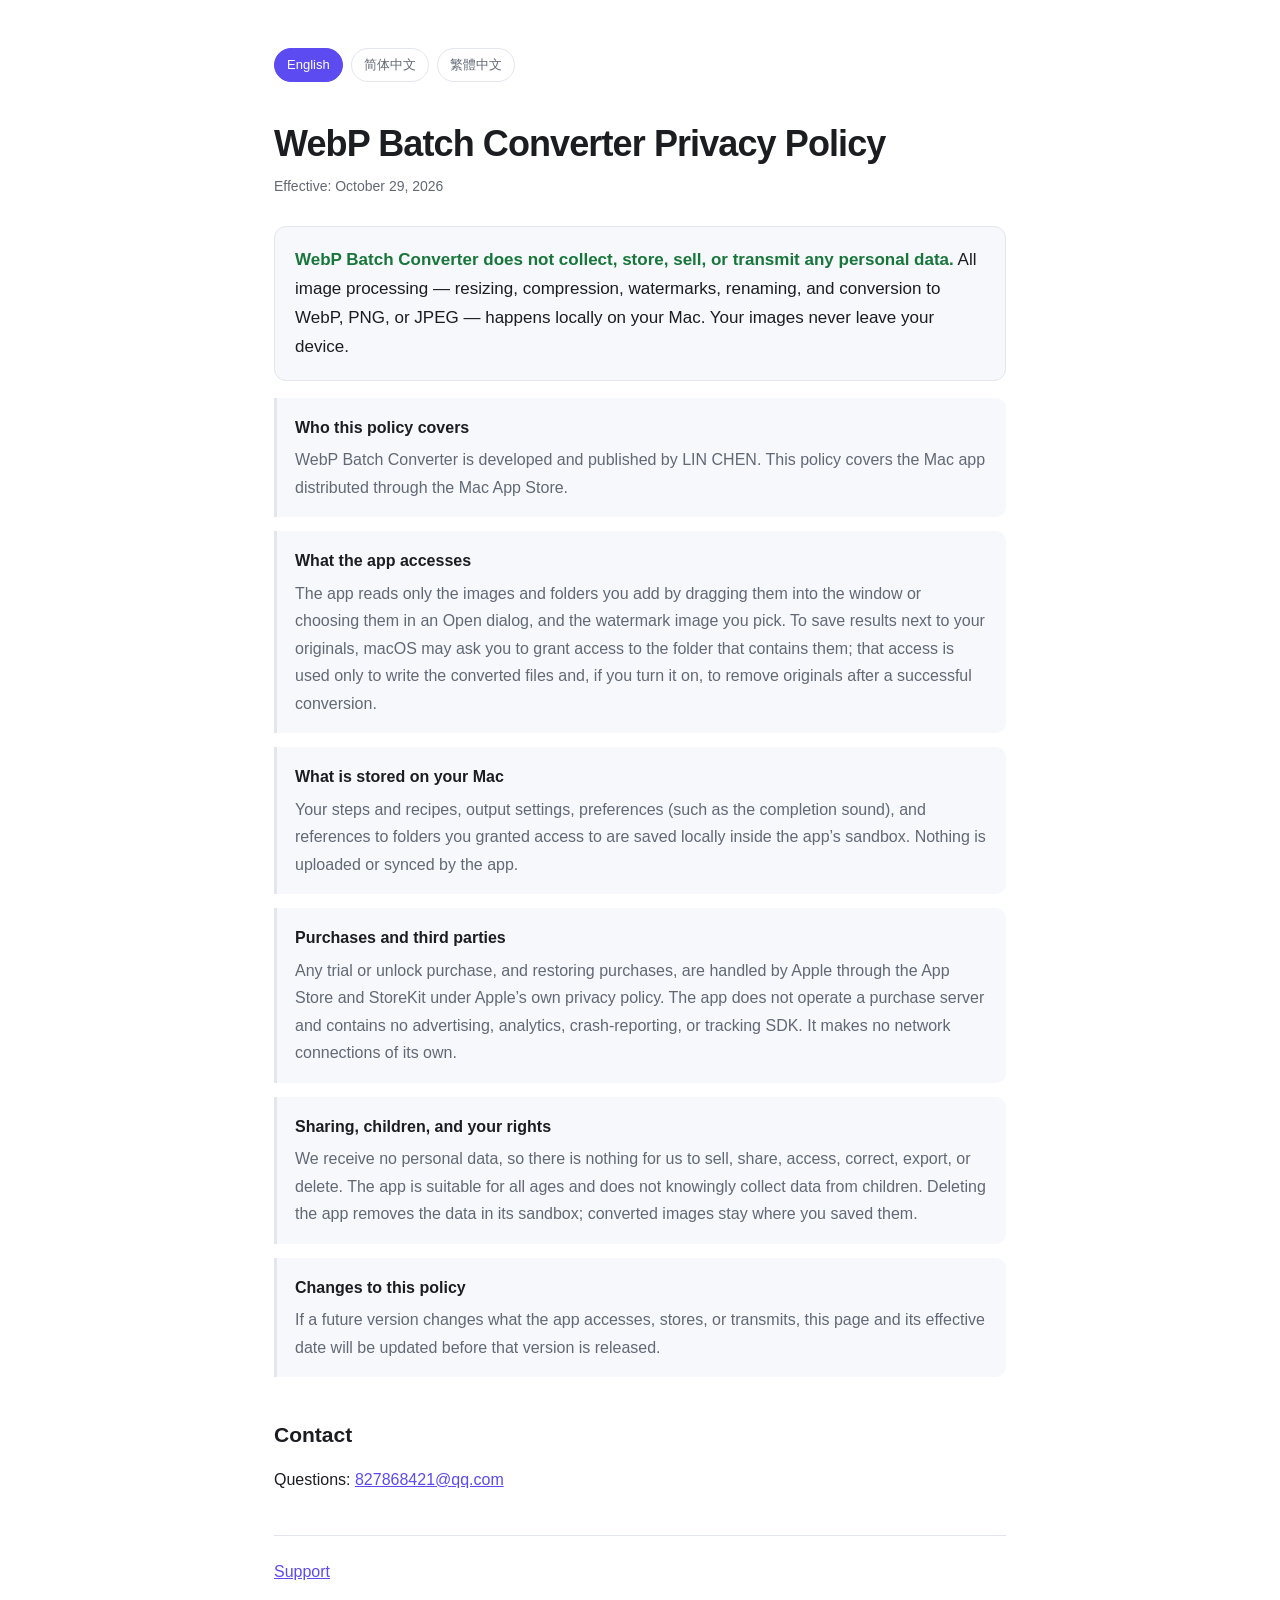
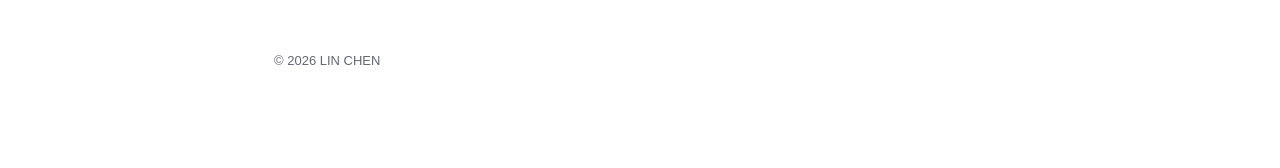
==== privacy.html @ 51b9e57a "WebP Batch Converter support and privacy policy" ====
<!doctype html>
<html lang="en">
<head>
<meta charset="utf-8">
<meta name="viewport" content="width=device-width,initial-scale=1">
<title>WebP Batch Converter Privacy Policy</title>
<meta name="description" content="WebP Batch Converter privacy policy for Mac.">
<link rel="stylesheet" href="style.css">
</head>
<body>
<div class="wrap">
<nav class="languages" aria-label="Language"><a href="#en">English</a><a href="#zh-Hans">简体中文</a><a href="#zh-Hant">繁體中文</a></nav>

<section class="locale" data-lang="en">
<h1>WebP Batch Converter Privacy Policy</h1>
<p class="meta">Effective: October 29, 2026</p>
<p class="lede"><strong>WebP Batch Converter does not collect, store, sell, or transmit any personal data.</strong> All image processing — resizing, compression, watermarks, renaming, and conversion to WebP, PNG, or JPEG — happens locally on your Mac. Your images never leave your device.</p>
<div class="detail"><h3>Who this policy covers</h3><p>WebP Batch Converter is developed and published by LIN CHEN. This policy covers the Mac app distributed through the Mac App Store.</p></div>
<div class="detail"><h3>What the app accesses</h3><p>The app reads only the images and folders you add by dragging them into the window or choosing them in an Open dialog, and the watermark image you pick. To save results next to your originals, macOS may ask you to grant access to the folder that contains them; that access is used only to write the converted files and, if you turn it on, to remove originals after a successful conversion.</p></div>
<div class="detail"><h3>What is stored on your Mac</h3><p>Your steps and recipes, output settings, preferences (such as the completion sound), and references to folders you granted access to are saved locally inside the app’s sandbox. Nothing is uploaded or synced by the app.</p></div>
<div class="detail"><h3>Purchases and third parties</h3><p>Any trial or unlock purchase, and restoring purchases, are handled by Apple through the App Store and StoreKit under Apple’s own privacy policy. The app does not operate a purchase server and contains no advertising, analytics, crash-reporting, or tracking SDK. It makes no network connections of its own.</p></div>
<div class="detail"><h3>Sharing, children, and your rights</h3><p>We receive no personal data, so there is nothing for us to sell, share, access, correct, export, or delete. The app is suitable for all ages and does not knowingly collect data from children. Deleting the app removes the data in its sandbox; converted images stay where you saved them.</p></div>
<div class="detail"><h3>Changes to this policy</h3><p>If a future version changes what the app accesses, stores, or transmits, this page and its effective date will be updated before that version is released.</p></div>
<h2>Contact</h2>
<p>Questions: <a href="mailto:827868421@qq.com">827868421@qq.com</a></p>
<p class="page-link"><a href="./#en">Support</a></p>
</section>

<section class="locale" data-lang="zh-Hans">
<h1>WebP Batch Converter 隐私政策</h1>
<p class="meta">生效日期：2026 年 10 月 29 日</p>
<p class="lede"><strong>WebP Batch Converter 不收集、存储、出售或传输任何个人数据。</strong>调整尺寸、压缩、水印、重命名以及转换为 WebP、PNG、JPEG 等全部图片处理都在你的 Mac 本地完成，图片不会离开你的设备。</p>
<div class="detail"><h3>本政策适用于什么</h3><p>WebP Batch Converter 由 LIN CHEN 开发并发布。本政策适用于通过 Mac App Store 分发的 Mac 版本。</p></div>
<div class="detail"><h3>App 会访问什么</h3><p>App 只读取你拖入窗口或在“打开”面板中选择的图片和文件夹，以及你选择的水印图片。为了把结果保存在原图旁边，macOS 可能会请你授权访问原图所在的文件夹；该权限仅用于写入转换后的文件，以及在你开启相应选项时于转换成功后删除原图。</p></div>
<div class="detail"><h3>保存在你 Mac 上的内容</h3><p>处理步骤与配方、输出设置、偏好（例如完成提示音）以及你已授权文件夹的访问凭据，都保存在 App 沙盒内的本机存储中。App 不会上传或同步任何内容。</p></div>
<div class="detail"><h3>购买与第三方</h3><p>试用、解锁购买及恢复购买均由 Apple 通过 App Store 和 StoreKit 处理，并适用 Apple 的隐私政策。App 不运营购买服务器，不包含广告、数据分析、崩溃上报或跟踪 SDK，也不会自行发起任何网络连接。</p></div>
<div class="detail"><h3>共享、儿童与个人权利</h3><p>我们不会收到任何个人数据，因此没有可出售、共享、访问、更正、导出或删除的个人资料。本 App 适合所有年龄段，也不会有意收集儿童数据。删除 App 会移除其沙盒内的数据；转换后的图片仍保留在你保存的位置。</p></div>
<div class="detail"><h3>政策变更</h3><p>如果未来版本改变了 App 访问、保存或传输信息的方式，我们会在该版本发布前更新本页面和生效日期。</p></div>
<h2>联系我们</h2>
<p>如有问题，请发送邮件至 <a href="mailto:827868421@qq.com">827868421@qq.com</a>。</p>
<p class="page-link"><a href="./#zh-Hans">技术支持</a></p>
</section>

<section class="locale" data-lang="zh-Hant">
<h1>WebP Batch Converter 隱私權政策</h1>
<p class="meta">生效日期：2026 年 10 月 29 日</p>
<p class="lede"><strong>WebP Batch Converter 不會收集、儲存、出售或傳輸任何個人資料。</strong>調整尺寸、壓縮、浮水印、重新命名以及轉換為 WebP、PNG、JPEG 等所有圖片處理都在你的 Mac 本機完成，圖片不會離開你的裝置。</p>
<div class="detail"><h3>本政策適用範圍</h3><p>WebP Batch Converter 由 LIN CHEN 開發並發布。本政策適用於透過 Mac App Store 發行的 Mac 版本。</p></div>
<div class="detail"><h3>App 會存取什麼</h3><p>App 只會讀取你拖入視窗或在「開啟」面板中選擇的圖片和資料夾，以及你選擇的浮水印圖片。為了把結果儲存在原圖旁邊，macOS 可能會請你授權存取原圖所在的資料夾；該權限僅用於寫入轉換後的檔案，以及在你開啟相應選項時於轉換成功後刪除原圖。</p></div>
<div class="detail"><h3>儲存在你 Mac 上的內容</h3><p>處理步驟與配方、輸出設定、偏好（例如完成提示音）以及你已授權資料夾的存取憑證，都儲存在 App 沙盒內的本機空間。App 不會上傳或同步任何內容。</p></div>
<div class="detail"><h3>購買與第三方</h3><p>試用、解鎖購買及回復購買均由 Apple 透過 App Store 與 StoreKit 處理，並適用 Apple 的隱私權政策。App 不營運購買伺服器，不包含廣告、分析、當機回報或追蹤 SDK，也不會自行發起任何網路連線。</p></div>
<div class="detail"><h3>分享、兒童與個人權利</h3><p>我們不會收到任何個人資料，因此沒有可出售、分享、存取、更正、匯出或刪除的個人資料。本 App 適合所有年齡層，也不會刻意收集兒童資料。刪除 App 會移除其沙盒內的資料；轉換後的圖片仍保留在你儲存的位置。</p></div>
<div class="detail"><h3>政策變更</h3><p>若未來版本改變 App 存取、儲存或傳輸資訊的方式，我們會在該版本發布前更新本頁與生效日期。</p></div>
<h2>聯絡我們</h2>
<p>如有問題，請寄信至 <a href="mailto:827868421@qq.com">827868421@qq.com</a>。</p>
<p class="page-link"><a href="./#zh-Hant">技術支援</a></p>
</section>

<footer>© 2026 LIN CHEN</footer>
</div>
<script src="language.js"></script>
</body>
</html>
---- style.css ----
:root{color-scheme:light dark;--bg:#fff;--fg:#1c1d21;--muted:#626975;--line:#e3e6ec;--card:#f6f8fb;--accent:#5b4bf0;--good:#18763b}
@media(prefers-color-scheme:dark){:root{--bg:#0f1116;--fg:#eceef3;--muted:#9ba3b1;--line:#292d37;--card:#171a21;--accent:#9d8cff;--good:#58cc7a}}
*{box-sizing:border-box}
body{margin:0;background:var(--bg);color:var(--fg);font:16px/1.72 -apple-system,BlinkMacSystemFont,"Segoe UI","PingFang SC","Hiragino Sans GB",sans-serif;-webkit-font-smoothing:antialiased}
.wrap{max-width:780px;margin:0 auto;padding:48px 24px 96px}
.languages{display:flex;flex-wrap:wrap;gap:8px;margin:0 0 40px}
.languages a{padding:5px 12px;border:1px solid var(--line);border-radius:999px;color:var(--muted);font-size:13px;text-decoration:none}
.languages a[aria-current="true"]{color:#fff;background:var(--accent);border-color:var(--accent)}
.locale{display:none}.locale.active{display:block}
.brand{display:flex;align-items:center;gap:14px;margin-bottom:8px}.brand img{width:64px;height:64px}
h1{margin:0 0 8px;font-size:36px;line-height:1.2;letter-spacing:-.025em}
h2{margin:44px 0 9px;font-size:21px;line-height:1.35}
.meta{margin:0 0 28px;color:var(--muted);font-size:14px}
.lede{padding:18px 20px;border:1px solid var(--line);border-radius:12px;background:var(--card);font-size:17px}
.lede strong{color:var(--good)}
.detail{margin:14px 0;padding:16px 18px;border-left:3px solid var(--line);background:var(--card);border-radius:0 10px 10px 0}
.detail h3{margin:0 0 5px;font-size:16px}.detail p{margin:0;color:var(--muted)}
ol,ul{padding-left:1.3em}li{margin:4px 0}
a{color:var(--accent)}
.page-link{margin-top:42px;padding-top:22px;border-top:1px solid var(--line)}
footer{margin-top:64px;color:var(--muted);font-size:13px}
@media(max-width:520px){.wrap{padding:28px 18px 64px}h1{font-size:32px}h2{margin-top:38px}}
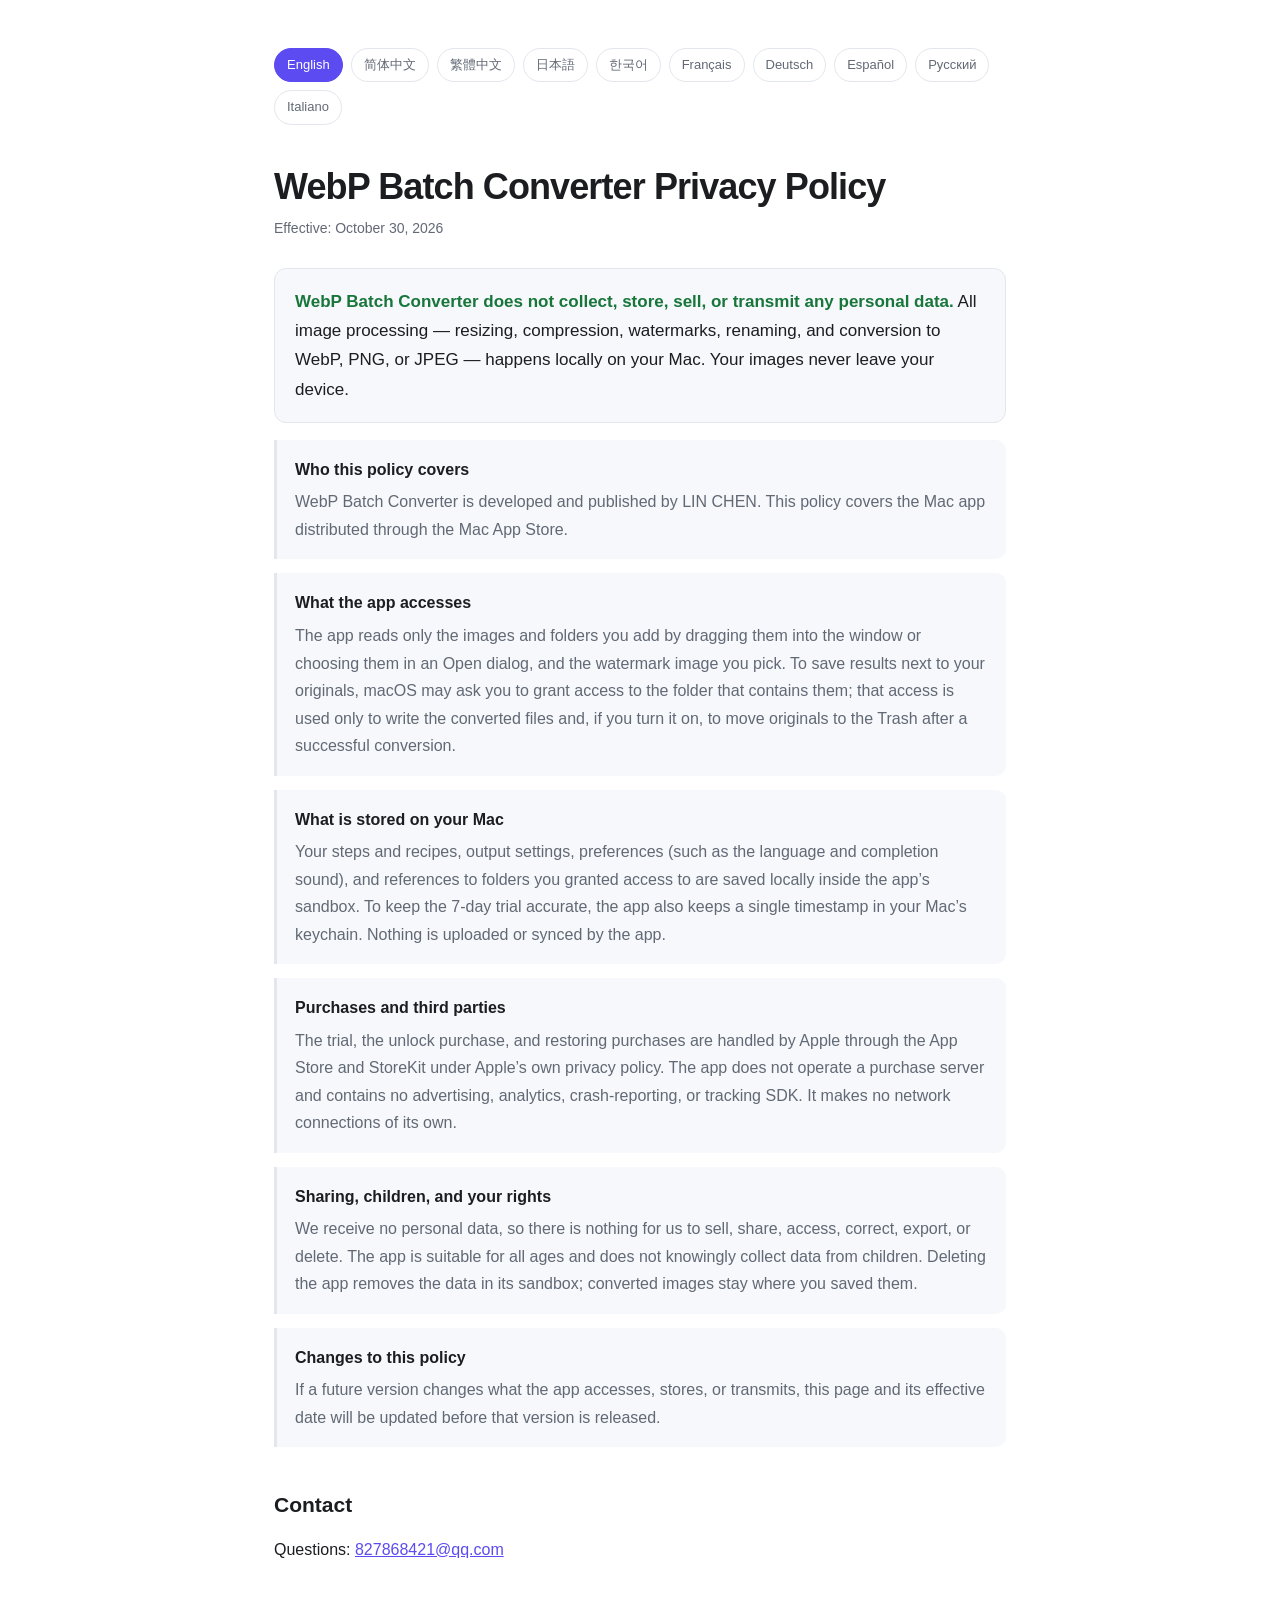
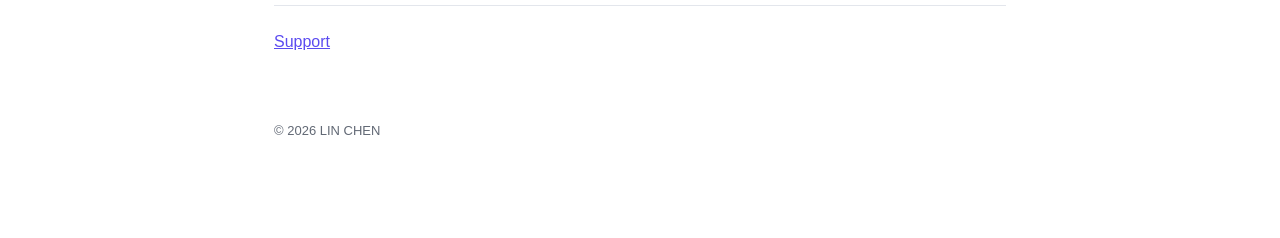
==== commit a8203a10: "Support and privacy pages in all 10 app languages Adds Japanese, Korean, French, German, Spanish, Ru" ====
--- a/privacy.html
+++ b/privacy.html
@@ -4,21 +4,20 @@
 <meta charset="utf-8">
 <meta name="viewport" content="width=device-width,initial-scale=1">
 <title>WebP Batch Converter Privacy Policy</title>
-<meta name="description" content="WebP Batch Converter privacy policy for Mac.">
+<meta name="description" content="Privacy policy for WebP Batch Converter for Mac.">
 <link rel="stylesheet" href="style.css">
 </head>
 <body>
 <div class="wrap">
-<nav class="languages" aria-label="Language"><a href="#en">English</a><a href="#zh-Hans">简体中文</a><a href="#zh-Hant">繁體中文</a></nav>
-
-<section class="locale" data-lang="en">
+<nav class="languages" aria-label="Language"><a href="#en">English</a><a href="#zh-Hans">简体中文</a><a href="#zh-Hant">繁體中文</a><a href="#ja">日本語</a><a href="#ko">한국어</a><a href="#fr">Français</a><a href="#de">Deutsch</a><a href="#es">Español</a><a href="#ru">Русский</a><a href="#it">Italiano</a></nav>
+<section class="locale" data-lang="en" lang="en">
 <h1>WebP Batch Converter Privacy Policy</h1>
-<p class="meta">Effective: October 29, 2026</p>
+<p class="meta">Effective: October 30, 2026</p>
 <p class="lede"><strong>WebP Batch Converter does not collect, store, sell, or transmit any personal data.</strong> All image processing — resizing, compression, watermarks, renaming, and conversion to WebP, PNG, or JPEG — happens locally on your Mac. Your images never leave your device.</p>
 <div class="detail"><h3>Who this policy covers</h3><p>WebP Batch Converter is developed and published by LIN CHEN. This policy covers the Mac app distributed through the Mac App Store.</p></div>
-<div class="detail"><h3>What the app accesses</h3><p>The app reads only the images and folders you add by dragging them into the window or choosing them in an Open dialog, and the watermark image you pick. To save results next to your originals, macOS may ask you to grant access to the folder that contains them; that access is used only to write the converted files and, if you turn it on, to remove originals after a successful conversion.</p></div>
-<div class="detail"><h3>What is stored on your Mac</h3><p>Your steps and recipes, output settings, preferences (such as the completion sound), and references to folders you granted access to are saved locally inside the app’s sandbox. Nothing is uploaded or synced by the app.</p></div>
-<div class="detail"><h3>Purchases and third parties</h3><p>Any trial or unlock purchase, and restoring purchases, are handled by Apple through the App Store and StoreKit under Apple’s own privacy policy. The app does not operate a purchase server and contains no advertising, analytics, crash-reporting, or tracking SDK. It makes no network connections of its own.</p></div>
+<div class="detail"><h3>What the app accesses</h3><p>The app reads only the images and folders you add by dragging them into the window or choosing them in an Open dialog, and the watermark image you pick. To save results next to your originals, macOS may ask you to grant access to the folder that contains them; that access is used only to write the converted files and, if you turn it on, to move originals to the Trash after a successful conversion.</p></div>
+<div class="detail"><h3>What is stored on your Mac</h3><p>Your steps and recipes, output settings, preferences (such as the language and completion sound), and references to folders you granted access to are saved locally inside the app’s sandbox. To keep the 7-day trial accurate, the app also keeps a single timestamp in your Mac’s keychain. Nothing is uploaded or synced by the app.</p></div>
+<div class="detail"><h3>Purchases and third parties</h3><p>The trial, the unlock purchase, and restoring purchases are handled by Apple through the App Store and StoreKit under Apple’s own privacy policy. The app does not operate a purchase server and contains no advertising, analytics, crash-reporting, or tracking SDK. It makes no network connections of its own.</p></div>
 <div class="detail"><h3>Sharing, children, and your rights</h3><p>We receive no personal data, so there is nothing for us to sell, share, access, correct, export, or delete. The app is suitable for all ages and does not knowingly collect data from children. Deleting the app removes the data in its sandbox; converted images stay where you saved them.</p></div>
 <div class="detail"><h3>Changes to this policy</h3><p>If a future version changes what the app accesses, stores, or transmits, this page and its effective date will be updated before that version is released.</p></div>
 <h2>Contact</h2>
@@ -26,36 +25,140 @@
 <p class="page-link"><a href="./#en">Support</a></p>
 </section>
 
-<section class="locale" data-lang="zh-Hans">
+<section class="locale" data-lang="zh-Hans" lang="zh-Hans">
 <h1>WebP Batch Converter 隐私政策</h1>
-<p class="meta">生效日期：2026 年 10 月 29 日</p>
-<p class="lede"><strong>WebP Batch Converter 不收集、存储、出售或传输任何个人数据。</strong>调整尺寸、压缩、水印、重命名以及转换为 WebP、PNG、JPEG 等全部图片处理都在你的 Mac 本地完成，图片不会离开你的设备。</p>
-<div class="detail"><h3>本政策适用于什么</h3><p>WebP Batch Converter 由 LIN CHEN 开发并发布。本政策适用于通过 Mac App Store 分发的 Mac 版本。</p></div>
-<div class="detail"><h3>App 会访问什么</h3><p>App 只读取你拖入窗口或在“打开”面板中选择的图片和文件夹，以及你选择的水印图片。为了把结果保存在原图旁边，macOS 可能会请你授权访问原图所在的文件夹；该权限仅用于写入转换后的文件，以及在你开启相应选项时于转换成功后删除原图。</p></div>
-<div class="detail"><h3>保存在你 Mac 上的内容</h3><p>处理步骤与配方、输出设置、偏好（例如完成提示音）以及你已授权文件夹的访问凭据，都保存在 App 沙盒内的本机存储中。App 不会上传或同步任何内容。</p></div>
-<div class="detail"><h3>购买与第三方</h3><p>试用、解锁购买及恢复购买均由 Apple 通过 App Store 和 StoreKit 处理，并适用 Apple 的隐私政策。App 不运营购买服务器，不包含广告、数据分析、崩溃上报或跟踪 SDK，也不会自行发起任何网络连接。</p></div>
-<div class="detail"><h3>共享、儿童与个人权利</h3><p>我们不会收到任何个人数据，因此没有可出售、共享、访问、更正、导出或删除的个人资料。本 App 适合所有年龄段，也不会有意收集儿童数据。删除 App 会移除其沙盒内的数据；转换后的图片仍保留在你保存的位置。</p></div>
-<div class="detail"><h3>政策变更</h3><p>如果未来版本改变了 App 访问、保存或传输信息的方式，我们会在该版本发布前更新本页面和生效日期。</p></div>
+<p class="meta">生效日期：2026 年 10 月 30 日</p>
+<p class="lede"><strong>WebP Batch Converter 不收集、存储、出售或传输任何个人数据。</strong> 所有图片处理——调整尺寸、压缩、水印、重命名，以及转换为 WebP、PNG 或 JPEG——都在你的 Mac 本地完成。你的图片不会离开你的设备。</p>
+<div class="detail"><h3>适用范围</h3><p>WebP Batch Converter 由 LIN CHEN 开发和发布。本政策适用于通过 Mac App Store 分发的 Mac App。</p></div>
+<div class="detail"><h3>App 会访问什么</h3><p>App 只读取你拖进窗口或在打开面板中选择的图片和文件夹，以及你选择的水印图片。为了把结果保存在原图旁边，macOS 可能会请你授权原图所在的文件夹；该权限只用于写入转换后的文件，以及在你开启相应选项时，于转换成功后把原图移到废纸篓。</p></div>
+<div class="detail"><h3>在你的 Mac 上保存什么</h3><p>你的步骤和配方、输出设置、偏好设置（如语言和完成提示音），以及你授权过的文件夹的引用，都保存在 App 的沙盒内。为准确计算 7 天试用期，App 还会在 Mac 的钥匙串中保存一个时间戳。App 不会上传或同步任何内容。</p></div>
+<div class="detail"><h3>购买与第三方</h3><p>试用、解锁购买和恢复购买均由 Apple 通过 App Store 和 StoreKit 处理，适用 Apple 自己的隐私政策。App 不运营购买服务器，不包含任何广告、统计分析、崩溃报告或追踪 SDK，也不会自行发起任何网络连接。</p></div>
+<div class="detail"><h3>共享、儿童与你的权利</h3><p>我们不接收任何个人数据，因此没有可出售、共享、访问、更正、导出或删除的数据。App 适合所有年龄段，不会有意收集儿童的数据。删除 App 会移除其沙盒中的数据；转换后的图片会保留在你保存的位置。</p></div>
+<div class="detail"><h3>政策变更</h3><p>如果未来版本改变了 App 访问、存储或传输的内容，我们会在该版本发布前更新本页面及生效日期。</p></div>
 <h2>联系我们</h2>
-<p>如有问题，请发送邮件至 <a href="mailto:827868421@qq.com">827868421@qq.com</a>。</p>
+<p>如有疑问：<a href="mailto:827868421@qq.com">827868421@qq.com</a></p>
 <p class="page-link"><a href="./#zh-Hans">技术支持</a></p>
 </section>
 
-<section class="locale" data-lang="zh-Hant">
+<section class="locale" data-lang="zh-Hant" lang="zh-Hant">
 <h1>WebP Batch Converter 隱私權政策</h1>
-<p class="meta">生效日期：2026 年 10 月 29 日</p>
-<p class="lede"><strong>WebP Batch Converter 不會收集、儲存、出售或傳輸任何個人資料。</strong>調整尺寸、壓縮、浮水印、重新命名以及轉換為 WebP、PNG、JPEG 等所有圖片處理都在你的 Mac 本機完成，圖片不會離開你的裝置。</p>
-<div class="detail"><h3>本政策適用範圍</h3><p>WebP Batch Converter 由 LIN CHEN 開發並發布。本政策適用於透過 Mac App Store 發行的 Mac 版本。</p></div>
-<div class="detail"><h3>App 會存取什麼</h3><p>App 只會讀取你拖入視窗或在「開啟」面板中選擇的圖片和資料夾，以及你選擇的浮水印圖片。為了把結果儲存在原圖旁邊，macOS 可能會請你授權存取原圖所在的資料夾；該權限僅用於寫入轉換後的檔案，以及在你開啟相應選項時於轉換成功後刪除原圖。</p></div>
-<div class="detail"><h3>儲存在你 Mac 上的內容</h3><p>處理步驟與配方、輸出設定、偏好（例如完成提示音）以及你已授權資料夾的存取憑證，都儲存在 App 沙盒內的本機空間。App 不會上傳或同步任何內容。</p></div>
-<div class="detail"><h3>購買與第三方</h3><p>試用、解鎖購買及回復購買均由 Apple 透過 App Store 與 StoreKit 處理，並適用 Apple 的隱私權政策。App 不營運購買伺服器，不包含廣告、分析、當機回報或追蹤 SDK，也不會自行發起任何網路連線。</p></div>
-<div class="detail"><h3>分享、兒童與個人權利</h3><p>我們不會收到任何個人資料，因此沒有可出售、分享、存取、更正、匯出或刪除的個人資料。本 App 適合所有年齡層，也不會刻意收集兒童資料。刪除 App 會移除其沙盒內的資料；轉換後的圖片仍保留在你儲存的位置。</p></div>
-<div class="detail"><h3>政策變更</h3><p>若未來版本改變 App 存取、儲存或傳輸資訊的方式，我們會在該版本發布前更新本頁與生效日期。</p></div>
+<p class="meta">生效日期：2026 年 10 月 30 日</p>
+<p class="lede"><strong>WebP Batch Converter 不蒐集、儲存、出售或傳輸任何個人資料。</strong> 所有圖片處理——調整尺寸、壓縮、浮水印、重新命名，以及轉換為 WebP、PNG 或 JPEG——都在你的 Mac 本機完成。你的圖片不會離開你的裝置。</p>
+<div class="detail"><h3>適用範圍</h3><p>WebP Batch Converter 由 LIN CHEN 開發和發佈。本政策適用於透過 Mac App Store 發行的 Mac App。</p></div>
+<div class="detail"><h3>App 會存取什麼</h3><p>App 只讀取你拖進視窗或在開啟面板中選擇的圖片和資料夾，以及你選擇的浮水印圖片。為了把結果儲存在原圖旁邊，macOS 可能會請你授權原圖所在的資料夾；該權限只用於寫入轉換後的檔案，以及在你開啟相應選項時，於轉換成功後把原圖移到垃圾桶。</p></div>
+<div class="detail"><h3>在你的 Mac 上儲存什麼</h3><p>你的步驟和配方、輸出設定、偏好設定（如語言和完成提示音），以及你授權過的資料夾的參照，都儲存在 App 的沙盒內。為準確計算 7 天試用期，App 還會在 Mac 的鑰匙圈中儲存一個時間戳記。App 不會上傳或同步任何內容。</p></div>
+<div class="detail"><h3>購買與第三方</h3><p>試用、解鎖購買和恢復購買均由 Apple 透過 App Store 和 StoreKit 處理，適用 Apple 自己的隱私權政策。App 不營運購買伺服器，不包含任何廣告、數據分析、當機回報或追蹤 SDK，也不會自行建立任何網路連線。</p></div>
+<div class="detail"><h3>分享、兒童與你的權利</h3><p>我們不接收任何個人資料，因此沒有可出售、分享、存取、更正、匯出或刪除的資料。App 適合所有年齡層，不會有意蒐集兒童的資料。刪除 App 會移除其沙盒中的資料；轉換後的圖片會保留在你儲存的位置。</p></div>
+<div class="detail"><h3>政策變更</h3><p>如果未來版本改變了 App 存取、儲存或傳輸的內容，我們會在該版本發佈前更新本頁面及生效日期。</p></div>
 <h2>聯絡我們</h2>
-<p>如有問題，請寄信至 <a href="mailto:827868421@qq.com">827868421@qq.com</a>。</p>
+<p>如有疑問：<a href="mailto:827868421@qq.com">827868421@qq.com</a></p>
 <p class="page-link"><a href="./#zh-Hant">技術支援</a></p>
 </section>
 
+<section class="locale" data-lang="ja" lang="ja">
+<h1>WebP Batch Converter プライバシーポリシー</h1>
+<p class="meta">発効日：2026 年 10 月 30 日</p>
+<p class="lede"><strong>WebP Batch Converter は個人データを収集、保存、販売、送信することは一切ありません。</strong> サイズ変更、圧縮、透かし、名前変更、WebP・PNG・JPEG への変換など、すべての画像処理はお使いの Mac 上で行われます。画像がデバイスの外に出ることはありません。</p>
+<div class="detail"><h3>このポリシーの対象</h3><p>WebP Batch Converter は LIN CHEN が開発・提供しています。本ポリシーは Mac App Store で配信される Mac App を対象とします。</p></div>
+<div class="detail"><h3>App がアクセスするもの</h3><p>App が読み込むのは、ウインドウにドラッグしたか「開く」ダイアログで選んだ画像とフォルダ、および選択した透かし画像だけです。結果を元の画像と同じ場所に保存するため、macOS がそのフォルダへのアクセス許可を求めることがあります。この許可は変換後のファイルの書き込みと、設定をオンにした場合に変換成功後の元画像をゴミ箱へ移動するためだけに使われます。</p></div>
+<div class="detail"><h3>Mac に保存されるもの</h3><p>ステップとレシピ、出力設定、環境設定（言語や完了音など）、アクセスを許可したフォルダへの参照は、App のサンドボックス内にローカル保存されます。7 日間の試用期間を正確に保つため、Mac のキーチェーンにタイムスタンプを 1 つ保存します。App が何かをアップロードしたり同期したりすることはありません。</p></div>
+<div class="detail"><h3>購入と第三者</h3><p>試用、ロック解除の購入、購入の復元は、Apple のプライバシーポリシーのもとで App Store と StoreKit を通じて Apple が処理します。App は購入用サーバを運営しておらず、広告、分析、クラッシュレポート、トラッキングの SDK を含みません。App 自身がネットワークに接続することはありません。</p></div>
+<div class="detail"><h3>共有、子ども、お客様の権利</h3><p>個人データを受け取らないため、販売、共有、アクセス、訂正、書き出し、削除の対象となるデータはありません。App はすべての年齢に適しており、子どもからデータを意図的に収集することはありません。App を削除するとサンドボックス内のデータも削除されます。変換した画像は保存した場所に残ります。</p></div>
+<div class="detail"><h3>ポリシーの変更</h3><p>今後のバージョンで App がアクセス、保存、送信する内容が変わる場合は、そのバージョンの公開前に本ページと発効日を更新します。</p></div>
+<h2>お問い合わせ</h2>
+<p>ご質問：<a href="mailto:827868421@qq.com">827868421@qq.com</a></p>
+<p class="page-link"><a href="./#ja">サポート</a></p>
+</section>
+
+<section class="locale" data-lang="ko" lang="ko">
+<h1>WebP Batch Converter 개인정보 처리방침</h1>
+<p class="meta">시행일: 2026년 10월 30일</p>
+<p class="lede"><strong>WebP Batch Converter는 어떠한 개인 데이터도 수집, 저장, 판매, 전송하지 않습니다.</strong> 크기 조정, 압축, 워터마크, 이름 변경, WebP·PNG·JPEG 변환 등 모든 이미지 처리는 Mac에서 이루어집니다. 이미지는 기기를 떠나지 않습니다.</p>
+<div class="detail"><h3>적용 대상</h3><p>WebP Batch Converter는 LIN CHEN이 개발하고 배포합니다. 이 방침은 Mac App Store를 통해 배포되는 Mac 앱에 적용됩니다.</p></div>
+<div class="detail"><h3>앱이 접근하는 항목</h3><p>앱은 사용자가 창으로 드래그하거나 열기 대화상자에서 선택한 이미지와 폴더, 그리고 선택한 워터마크 이미지만 읽습니다. 결과를 원본 옆에 저장하기 위해 macOS가 해당 폴더에 대한 접근 허용을 요청할 수 있으며, 이 권한은 변환된 파일을 쓰는 데와, 옵션을 켠 경우 변환 성공 후 원본을 휴지통으로 옮기는 데에만 사용됩니다.</p></div>
+<div class="detail"><h3>Mac에 저장되는 항목</h3><p>단계와 레시피, 출력 설정, 환경설정(언어, 완료 알림음 등), 접근을 허용한 폴더에 대한 참조는 앱의 샌드박스 안에 로컬로 저장됩니다. 7일 체험 기간을 정확히 계산하기 위해 Mac의 키체인에 타임스탬프 하나도 저장합니다. 앱은 아무것도 업로드하거나 동기화하지 않습니다.</p></div>
+<div class="detail"><h3>구매 및 제3자</h3><p>체험, 잠금 해제 구매, 구매 복원은 Apple의 개인정보 처리방침에 따라 App Store와 StoreKit을 통해 Apple이 처리합니다. 앱은 구매 서버를 운영하지 않으며 광고, 분석, 충돌 보고, 추적 SDK를 포함하지 않습니다. 앱이 자체적으로 네트워크에 연결하지 않습니다.</p></div>
+<div class="detail"><h3>공유, 아동 및 이용자의 권리</h3><p>개인 데이터를 받지 않으므로 판매, 공유, 열람, 정정, 내보내기, 삭제할 데이터가 없습니다. 앱은 모든 연령에 적합하며 아동의 데이터를 의도적으로 수집하지 않습니다. 앱을 삭제하면 샌드박스 안의 데이터도 삭제되며, 변환된 이미지는 저장한 위치에 그대로 남습니다.</p></div>
+<div class="detail"><h3>방침 변경</h3><p>향후 버전에서 앱이 접근, 저장, 전송하는 내용이 바뀌면 해당 버전 출시 전에 이 페이지와 시행일을 업데이트합니다.</p></div>
+<h2>문의</h2>
+<p>문의: <a href="mailto:827868421@qq.com">827868421@qq.com</a></p>
+<p class="page-link"><a href="./#ko">지원</a></p>
+</section>
+
+<section class="locale" data-lang="fr" lang="fr">
+<h1>Politique de confidentialité de WebP Batch Converter</h1>
+<p class="meta">En vigueur : 30 octobre 2026</p>
+<p class="lede"><strong>WebP Batch Converter ne collecte, ne stocke, ne vend ni ne transmet aucune donnée personnelle.</strong> Tout le traitement des images — redimensionnement, compression, filigranes, renommage et conversion en WebP, PNG ou JPEG — se fait sur votre Mac. Vos images ne quittent jamais votre appareil.</p>
+<div class="detail"><h3>Champ d’application</h3><p>WebP Batch Converter est développé et publié par LIN CHEN. Cette politique couvre l’app Mac distribuée via le Mac App Store.</p></div>
+<div class="detail"><h3>Ce à quoi l’app accède</h3><p>L’app lit uniquement les images et dossiers que vous glissez dans la fenêtre ou choisissez dans une zone de dialogue d’ouverture, ainsi que l’image de filigrane que vous sélectionnez. Pour enregistrer les résultats à côté des originaux, macOS peut vous demander d’autoriser l’accès au dossier qui les contient ; cet accès sert uniquement à écrire les fichiers convertis et, si vous activez l’option, à placer les originaux dans la corbeille après une conversion réussie.</p></div>
+<div class="detail"><h3>Ce qui est enregistré sur votre Mac</h3><p>Vos étapes et recettes, réglages de sortie, préférences (comme la langue et le son de fin) et les références aux dossiers autorisés sont enregistrés localement dans le bac à sable de l’app. Pour calculer précisément l’essai de 7 jours, l’app conserve aussi un horodatage dans le trousseau de votre Mac. L’app ne téléverse ni ne synchronise rien.</p></div>
+<div class="detail"><h3>Achats et tiers</h3><p>L’essai, l’achat de déverrouillage et la restauration des achats sont gérés par Apple via l’App Store et StoreKit, selon la politique de confidentialité d’Apple. L’app n’exploite aucun serveur d’achat et ne contient aucun SDK de publicité, d’analyse, de rapport de plantage ou de suivi. Elle n’établit aucune connexion réseau de son propre chef.</p></div>
+<div class="detail"><h3>Partage, enfants et vos droits</h3><p>Nous ne recevons aucune donnée personnelle : il n’y a donc rien à vendre, partager, consulter, corriger, exporter ou supprimer. L’app convient à tous les âges et ne collecte pas sciemment de données d’enfants. Supprimer l’app supprime les données de son bac à sable ; les images converties restent là où vous les avez enregistrées.</p></div>
+<div class="detail"><h3>Modifications de cette politique</h3><p>Si une future version modifie ce à quoi l’app accède, ce qu’elle enregistre ou transmet, cette page et sa date d’entrée en vigueur seront mises à jour avant la sortie de cette version.</p></div>
+<h2>Contact</h2>
+<p>Questions : <a href="mailto:827868421@qq.com">827868421@qq.com</a></p>
+<p class="page-link"><a href="./#fr">Assistance</a></p>
+</section>
+
+<section class="locale" data-lang="de" lang="de">
+<h1>Datenschutzerklärung für WebP Batch Converter</h1>
+<p class="meta">Gültig ab: 30. Oktober 2026</p>
+<p class="lede"><strong>WebP Batch Converter erhebt, speichert, verkauft oder übermittelt keinerlei personenbezogene Daten.</strong> Die gesamte Bildverarbeitung – Skalieren, Komprimieren, Wasserzeichen, Umbenennen und Umwandeln in WebP, PNG oder JPEG – erfolgt lokal auf Ihrem Mac. Ihre Bilder verlassen Ihr Gerät nie.</p>
+<div class="detail"><h3>Geltungsbereich</h3><p>WebP Batch Converter wird von LIN CHEN entwickelt und veröffentlicht. Diese Erklärung gilt für die über den Mac App Store vertriebene Mac-App.</p></div>
+<div class="detail"><h3>Worauf die App zugreift</h3><p>Die App liest nur die Bilder und Ordner, die Sie ins Fenster ziehen oder in einem Öffnen-Dialog auswählen, sowie das von Ihnen gewählte Wasserzeichenbild. Um Ergebnisse neben den Originalen zu speichern, kann macOS Sie bitten, den Zugriff auf deren Ordner zu erlauben; dieser Zugriff dient nur zum Schreiben der umgewandelten Dateien und – falls aktiviert – dazu, Originale nach erfolgreicher Umwandlung in den Papierkorb zu legen.</p></div>
+<div class="detail"><h3>Was auf Ihrem Mac gespeichert wird</h3><p>Ihre Schritte und Rezepte, Ausgabeeinstellungen, Einstellungen (etwa Sprache und Abschlusston) sowie Verweise auf freigegebene Ordner werden lokal in der Sandbox der App gespeichert. Damit der 7-tägige Testzeitraum korrekt berechnet wird, legt die App außerdem einen Zeitstempel im Schlüsselbund Ihres Mac ab. Die App lädt nichts hoch und synchronisiert nichts.</p></div>
+<div class="detail"><h3>Käufe und Dritte</h3><p>Test, Freischaltkauf und das Wiederherstellen von Käufen werden von Apple über den App Store und StoreKit gemäß Apples eigener Datenschutzrichtlinie abgewickelt. Die App betreibt keinen Kaufserver und enthält keine SDKs für Werbung, Analyse, Absturzberichte oder Tracking. Sie stellt von sich aus keine Netzwerkverbindungen her.</p></div>
+<div class="detail"><h3>Weitergabe, Kinder und Ihre Rechte</h3><p>Wir erhalten keine personenbezogenen Daten; es gibt also nichts zu verkaufen, weiterzugeben, einzusehen, zu berichtigen, zu exportieren oder zu löschen. Die App ist für alle Altersgruppen geeignet und erhebt wissentlich keine Daten von Kindern. Beim Löschen der App werden die Daten in ihrer Sandbox entfernt; umgewandelte Bilder bleiben dort, wo Sie sie gespeichert haben.</p></div>
+<div class="detail"><h3>Änderungen dieser Erklärung</h3><p>Ändert eine künftige Version, worauf die App zugreift, was sie speichert oder übermittelt, werden diese Seite und ihr Gültigkeitsdatum vor Erscheinen dieser Version aktualisiert.</p></div>
+<h2>Kontakt</h2>
+<p>Fragen: <a href="mailto:827868421@qq.com">827868421@qq.com</a></p>
+<p class="page-link"><a href="./#de">Support</a></p>
+</section>
+
+<section class="locale" data-lang="es" lang="es">
+<h1>Política de privacidad de WebP Batch Converter</h1>
+<p class="meta">Vigente desde: 30 de octubre de 2026</p>
+<p class="lede"><strong>WebP Batch Converter no recopila, almacena, vende ni transmite ningún dato personal.</strong> Todo el procesamiento de imágenes —redimensionar, comprimir, marcas de agua, renombrar y convertir a WebP, PNG o JPEG— ocurre en tu Mac. Tus imágenes nunca salen de tu dispositivo.</p>
+<div class="detail"><h3>A quién se aplica</h3><p>WebP Batch Converter está desarrollado y publicado por LIN CHEN. Esta política se aplica a la app para Mac distribuida a través de la Mac App Store.</p></div>
+<div class="detail"><h3>A qué accede la app</h3><p>La app solo lee las imágenes y carpetas que arrastras a la ventana o eliges en un cuadro de diálogo Abrir, y la imagen de marca de agua que seleccionas. Para guardar los resultados junto a los originales, macOS puede pedirte que autorices el acceso a la carpeta que los contiene; ese acceso solo se usa para escribir los archivos convertidos y, si activas la opción, para enviar los originales a la papelera tras una conversión correcta.</p></div>
+<div class="detail"><h3>Qué se guarda en tu Mac</h3><p>Tus pasos y recetas, los ajustes de salida, las preferencias (como el idioma y el sonido al terminar) y las referencias a las carpetas autorizadas se guardan localmente en el entorno aislado de la app. Para calcular con exactitud la prueba de 7 días, la app también guarda una marca de tiempo en el llavero de tu Mac. La app no sube ni sincroniza nada.</p></div>
+<div class="detail"><h3>Compras y terceros</h3><p>La prueba, la compra de desbloqueo y la restauración de compras las gestiona Apple a través de la App Store y StoreKit, según la política de privacidad de Apple. La app no opera ningún servidor de compras ni incluye SDK de publicidad, análisis, informes de fallos o seguimiento. No establece conexiones de red por su cuenta.</p></div>
+<div class="detail"><h3>Compartir, menores y tus derechos</h3><p>No recibimos datos personales, así que no hay nada que vender, compartir, consultar, corregir, exportar o eliminar. La app es apta para todas las edades y no recopila a sabiendas datos de menores. Al eliminar la app se borran los datos de su entorno aislado; las imágenes convertidas permanecen donde las guardaste.</p></div>
+<div class="detail"><h3>Cambios en esta política</h3><p>Si una versión futura cambia aquello a lo que la app accede, lo que guarda o transmite, esta página y su fecha de vigencia se actualizarán antes de publicar esa versión.</p></div>
+<h2>Contacto</h2>
+<p>Preguntas: <a href="mailto:827868421@qq.com">827868421@qq.com</a></p>
+<p class="page-link"><a href="./#es">Soporte</a></p>
+</section>
+
+<section class="locale" data-lang="ru" lang="ru">
+<h1>Политика конфиденциальности WebP Batch Converter</h1>
+<p class="meta">Действует с 30 октября 2026 г.</p>
+<p class="lede"><strong>WebP Batch Converter не собирает, не хранит, не продаёт и не передаёт никаких персональных данных.</strong> Вся обработка изображений — изменение размера, сжатие, водяные знаки, переименование и преобразование в WebP, PNG или JPEG — выполняется локально на вашем Mac. Ваши изображения не покидают устройство.</p>
+<div class="detail"><h3>На что распространяется политика</h3><p>WebP Batch Converter разработан и опубликован LIN CHEN. Политика относится к приложению для Mac, распространяемому через Mac App Store.</p></div>
+<div class="detail"><h3>К чему приложение получает доступ</h3><p>Приложение читает только изображения и папки, которые вы перетащили в окно или выбрали в диалоге открытия, а также выбранное вами изображение для водяного знака. Чтобы сохранить результаты рядом с оригиналами, macOS может попросить разрешить доступ к папке с ними; этот доступ используется только для записи преобразованных файлов и, если вы включили соответствующий параметр, для перемещения оригиналов в Корзину после успешного преобразования.</p></div>
+<div class="detail"><h3>Что хранится на вашем Mac</h3><p>Ваши шаги и рецепты, настройки вывода, параметры (например, язык и звук завершения) и ссылки на папки, к которым вы дали доступ, хранятся локально в песочнице приложения. Чтобы точно отсчитывать 7-дневный пробный период, приложение также хранит одну отметку времени в связке ключей вашего Mac. Приложение ничего не выгружает и не синхронизирует.</p></div>
+<div class="detail"><h3>Покупки и третьи стороны</h3><p>Пробный период, покупку разблокировки и восстановление покупок обрабатывает Apple через App Store и StoreKit в соответствии с политикой конфиденциальности Apple. Приложение не использует собственный сервер покупок и не содержит SDK для рекламы, аналитики, отчётов о сбоях или отслеживания. Само оно не устанавливает сетевых соединений.</p></div>
+<div class="detail"><h3>Передача данных, дети и ваши права</h3><p>Мы не получаем персональных данных, поэтому нам нечего продавать, передавать, просматривать, исправлять, экспортировать или удалять. Приложение подходит для любого возраста и намеренно не собирает данные детей. При удалении приложения данные в его песочнице удаляются; преобразованные изображения остаются там, где вы их сохранили.</p></div>
+<div class="detail"><h3>Изменения политики</h3><p>Если в будущей версии изменится то, к чему приложение получает доступ, что хранит или передаёт, эта страница и дата вступления в силу будут обновлены до выхода такой версии.</p></div>
+<h2>Связаться с нами</h2>
+<p>Вопросы: <a href="mailto:827868421@qq.com">827868421@qq.com</a></p>
+<p class="page-link"><a href="./#ru">Поддержка</a></p>
+</section>
+
+<section class="locale" data-lang="it" lang="it">
+<h1>Informativa sulla privacy di WebP Batch Converter</h1>
+<p class="meta">In vigore dal 30 ottobre 2026</p>
+<p class="lede"><strong>WebP Batch Converter non raccoglie, conserva, vende né trasmette alcun dato personale.</strong> Tutta l’elaborazione delle immagini — ridimensionamento, compressione, filigrane, rinomina e conversione in WebP, PNG o JPEG — avviene sul tuo Mac. Le tue immagini non lasciano mai il dispositivo.</p>
+<div class="detail"><h3>Ambito</h3><p>WebP Batch Converter è sviluppato e pubblicato da LIN CHEN. Questa informativa riguarda l’app per Mac distribuita tramite il Mac App Store.</p></div>
+<div class="detail"><h3>A cosa accede l’app</h3><p>L’app legge solo le immagini e le cartelle che trascini nella finestra o scegli in una finestra di apertura, e l’immagine di filigrana che selezioni. Per salvare i risultati accanto agli originali, macOS può chiederti di consentire l’accesso alla cartella che li contiene; tale accesso serve solo a scrivere i file convertiti e, se attivi l’opzione, a spostare gli originali nel Cestino dopo una conversione riuscita.</p></div>
+<div class="detail"><h3>Cosa viene salvato sul Mac</h3><p>I passaggi e le ricette, le impostazioni di output, le preferenze (come la lingua e il suono di completamento) e i riferimenti alle cartelle autorizzate vengono salvati localmente nella sandbox dell’app. Per calcolare con precisione la prova di 7 giorni, l’app conserva anche un indicatore temporale nel portachiavi del Mac. L’app non carica né sincronizza nulla.</p></div>
+<div class="detail"><h3>Acquisti e terze parti</h3><p>La prova, l’acquisto dello sblocco e il ripristino degli acquisti sono gestiti da Apple tramite App Store e StoreKit, secondo l’informativa sulla privacy di Apple. L’app non gestisce server di acquisto e non contiene SDK di pubblicità, analisi, segnalazione di arresti anomali o tracciamento. Non effettua connessioni di rete di propria iniziativa.</p></div>
+<div class="detail"><h3>Condivisione, minori e i tuoi diritti</h3><p>Non riceviamo dati personali, quindi non c’è nulla da vendere, condividere, consultare, correggere, esportare o eliminare. L’app è adatta a tutte le età e non raccoglie consapevolmente dati di minori. Eliminando l’app si rimuovono i dati nella sua sandbox; le immagini convertite restano dove le hai salvate.</p></div>
+<div class="detail"><h3>Modifiche all’informativa</h3><p>Se una versione futura cambia ciò a cui l’app accede, ciò che salva o trasmette, questa pagina e la data di entrata in vigore verranno aggiornate prima del rilascio di quella versione.</p></div>
+<h2>Contatti</h2>
+<p>Domande: <a href="mailto:827868421@qq.com">827868421@qq.com</a></p>
+<p class="page-link"><a href="./#it">Assistenza</a></p>
+</section>
 <footer>© 2026 LIN CHEN</footer>
 </div>
 <script src="language.js"></script>
